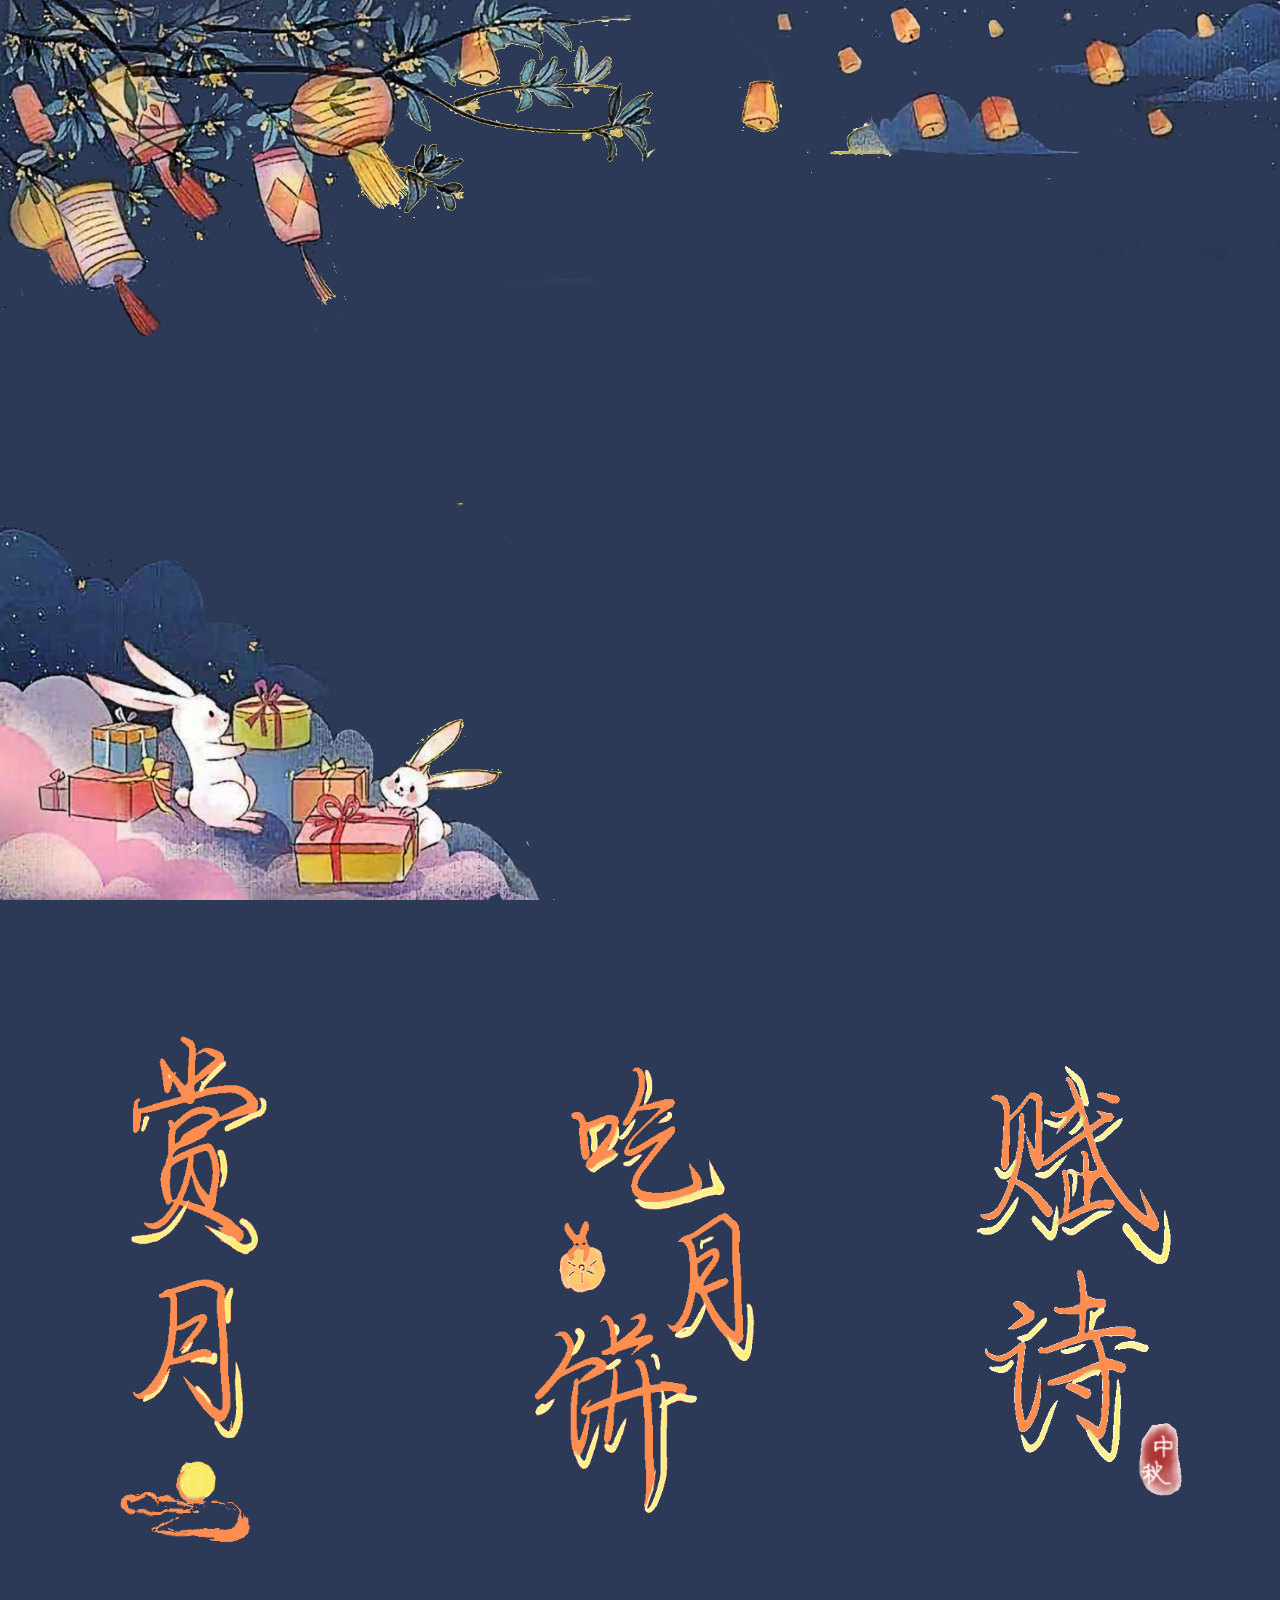
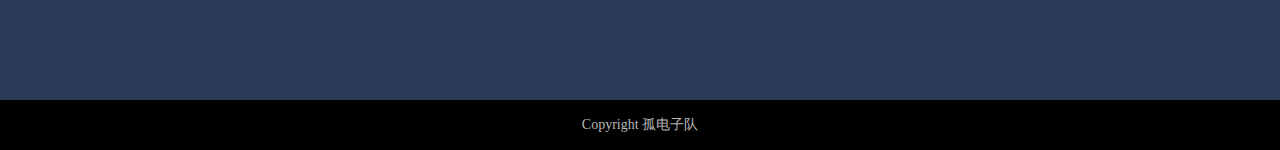
==== LBR部分代码/首页.html @ dfffa8b0 "Add files via upload" ====
<!DOCTYPE html>
<html lang="en">
<head>
    <meta charset="UTF-8">
    <meta name="viewport" content="width=device-width, initial-scale=1.0">
    <title>Document</title>
    <link rel="stylesheet" href="../LBR部分代码/首页/style.css">
</head>
<body>


    <section class="parallax">
        <img src="../LBR部分代码/首页/moon1.png" id="moon">
        <img src="../LBR部分代码/首页/left1.png" id="left1">
        <img src="../LBR部分代码/首页/left2.png" id="left2">
        <img src="../LBR部分代码/首页/right1.png" id="right1">
        <img src="../LBR部分代码/首页/right2.png" id="right2">
    </section>


    <div class="button">
        <a href="../ZJY部分代码/赏月.html"><img src="../LBR部分代码/img/赏月1.png" id="button1"></a>
        <a href="../ZZY部分代码/吃月饼.html"><img src="../LBR部分代码/img/吃月饼1.png" id="button2"></a>
        <a href="../ZJY部分代码/赋诗.html"><img src="../LBR部分代码/img/赋诗1.png" id="button3"></a>   
    </div> 

    <footer>
        <p>Copyright 孤电子队</p>
    </footer>


    <script src="../LBR部分代码/首页/script.js"></script>
</body>
</html>
---- LBR部分代码/首页/style.css ----
*
{
    margin: 0;
    padding: 0;
    box-sizing: border-box  ;
}
/* .head1
{
    filter:blur(20px)
}

.color1
{
    height: 550px;
    width: 100%;
    background: linear-gradient(to bottom, rgb(44, 58, 87), rgb(54, 65, 90));
    background-color: aliceblue;
}

.color2
{
    height: 550px;
    width: 100%;
    background:rgb(54, 65, 90);
    background-color: blue;
} */
.button
{
    background-color:rgb(44, 58, 87);
    /* background-color:blue; */

    height:800px; 
    width:100%;
    display: flex;
    justify-content: space-between;
    align-items: center;
    padding:60px;
    z-index: 5;
}
.button img
{
    z-index:10;
}
#button1
{
    width:30vh;
}
#button2
{
    width:35vh;
}
#button3
{
    width:30vh;
}
body 
{
    background-color: rgb(44, 58, 87);
    /* background-color: white; */
    min-height: 100vh;
    overflow-x: hidden;
}
.logo 
{
    margin-right: auto;
    visibility: hidden;
}
.parallax
{
    position: relative;
    left: 0px;
    top: 0px;
    display: flex;
    /* justify-content: center;
    align-items: center; */
    height: 100vh;
    width: 100%;
}
.parallax img
{
    /* position: absolute;
    top: 0;
    left: 0; */
    width: 100%;
    height: auto;
    /* pointer-events: none; */
}
/* #moon 
{
    position: relative;
    top:-15vh;
    width: 600px; 
    height: 600px; 
    border-radius: 50%;
    object-fit: cover;
} */
#moon {
    position: fixed;
    /* top: -20vh; */
    left: 50vw;
    top: 50%;
    transform: translate(-50%,-50%);
    width: 0;
    border-radius: 50%;
    object-fit: cover;
    animation: moonAppear 2s forwards;
    z-index: -5; 
}

@keyframes moonAppear {
    0% {
        width: 0;
    }
    100% {
        width: 50vw;
    }
}
#left1,#left2,#right1,#right2
{
    z-index: 1;
} 
footer
{
    background-color: #000000;
    color: #b7b7b7;
    height: 50px;
    display: flex;
    justify-content: center;
    align-items: center;
    font-size: 14px;
}
#left1
{
    position: absolute;
    z-index: 2;
    object-fit: cover; 
    animation: an_left1 5s forwards; 
} 
@keyframes an_left1 
{
    0%{
        transform: translate(-300px, -100px);
    }
    100%
    {
        transform: translate(0, 0);
    }
}

#left2
{
    z-index: 2;
    position: absolute;
    transform: translate(0% -100%);
    bottom: 0px;
    left: 0px;
    object-fit: cover; 
    animation: an_left2 5s forwards; 
} 
@keyframes an_left2 
{
    0%{
        transform: translate(-300px, 100px);
    }
    100%
    {
        transform: translate(0, 0);
    }
}

#right1
{
    position: absolute;
    z-index: 2;
    object-fit: cover; 
    animation: an_right1 5s forwards; 
} 
@keyframes an_right1 
{
    0%{
        transform: translate(300px, -100px);
    }
    100%
    {
        transform: translate(0, 0);
    }
}

#right2
{
    position: absolute;
    transform: translate(-100%,-100%);
    bottom: 0px;
    right: 0px;
    z-index: 2;
    object-fit: cover; 
    animation: an_right2 5s forwards; 
} 
@keyframes an_right2 
{
    0%{
        transform: translate(300px, 100px);
    }
    100%
    {
        transform: translate(0, 0);
    }
}


@media (max-width: 900px)
{
    #moon 
    {
      /* top: -35vh; */
    }
  }
@media(max-width:1100px)
{
    .button
    {
        flex-direction: column;
        height: 1600px;
        padding: 300px;
    }
    #button1
{
    width:200px;
    }
    #button2
    {
        width:200px;
    }
    #button3
    {
        width:200px;
    }
}

@media(max-width:1100px)
{
    #left2,#right2
    {
        position: absolute;
        bottom: 0;
    }
}
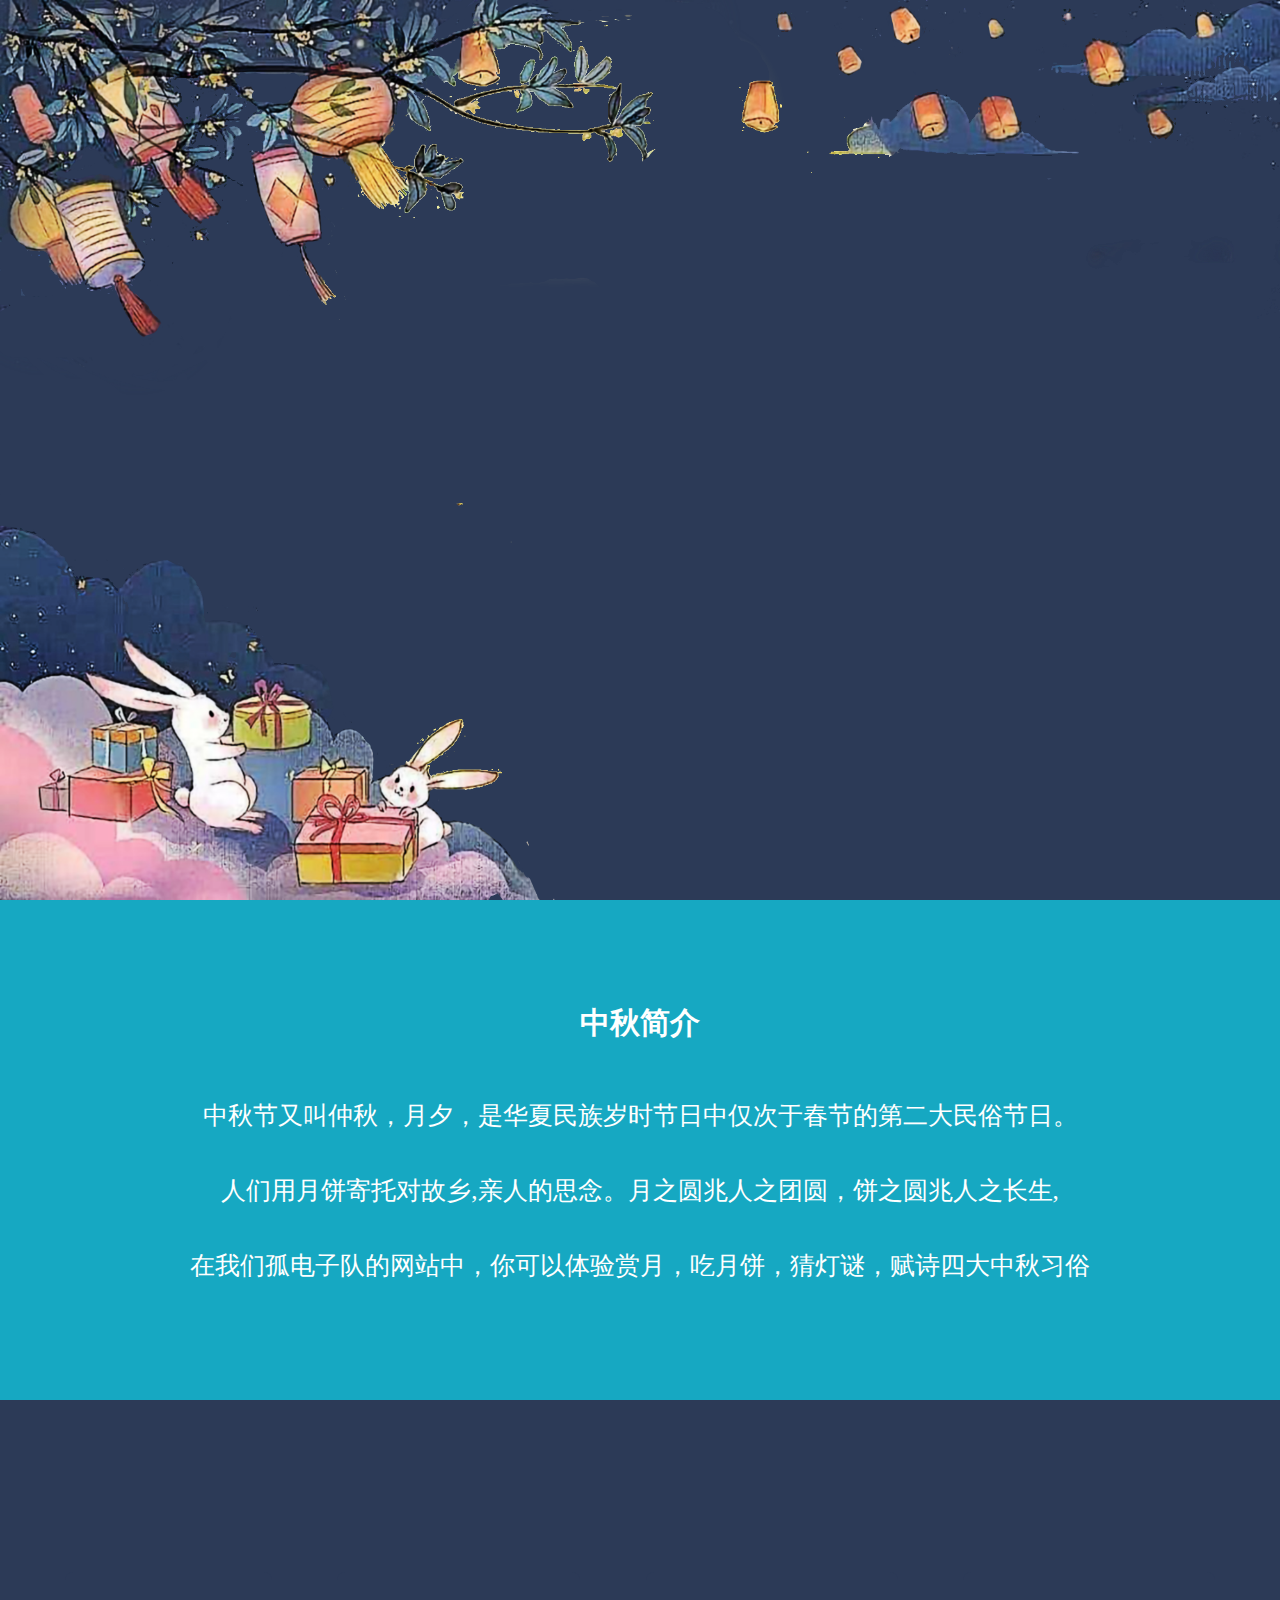
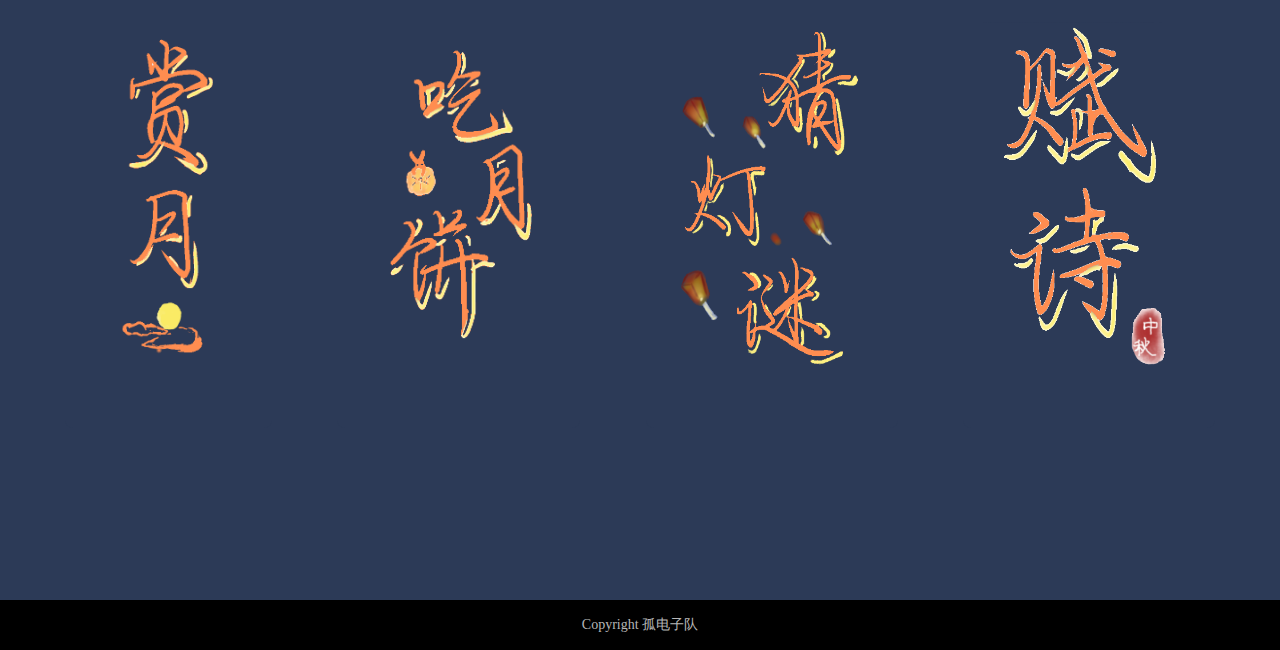
==== commit 11e889b4: "version6" ====
--- a/LBR部分代码/首页.html
+++ b/LBR部分代码/首页.html
@@ -1,34 +1,49 @@
-<!DOCTYPE html>
-<html lang="en">
-<head>
-    <meta charset="UTF-8">
-    <meta name="viewport" content="width=device-width, initial-scale=1.0">
-    <title>Document</title>
-    <link rel="stylesheet" href="../LBR部分代码/首页/style.css">
-</head>
-<body>
-
-
-    <section class="parallax">
-        <img src="../LBR部分代码/首页/moon1.png" id="moon">
-        <img src="../LBR部分代码/首页/left1.png" id="left1">
-        <img src="../LBR部分代码/首页/left2.png" id="left2">
-        <img src="../LBR部分代码/首页/right1.png" id="right1">
-        <img src="../LBR部分代码/首页/right2.png" id="right2">
-    </section>
-
-
-    <div class="button">
-        <a href="../ZJY部分代码/赏月.html"><img src="../LBR部分代码/img/赏月1.png" id="button1"></a>
-        <a href="../ZZY部分代码/吃月饼.html"><img src="../LBR部分代码/img/吃月饼1.png" id="button2"></a>
-        <a href="../ZJY部分代码/赋诗.html"><img src="../LBR部分代码/img/赋诗1.png" id="button3"></a>   
-    </div> 
-
-    <footer>
-        <p>Copyright 孤电子队</p>
-    </footer>
-
-
-    <script src="../LBR部分代码/首页/script.js"></script>
-</body>
+<!DOCTYPE html>
+<html lang="en">
+<head>
+    <meta charset="UTF-8">
+    <meta name="viewport" content="width=device-width, initial-scale=1.0">
+    <title>中秋首页</title>
+    <link rel="stylesheet" href="../LBR部分代码/首页/style.css">
+</head>
+<body>
+
+    <!-- 视差部分 -->
+    <section class="parallax">
+        <img src="../LBR部分代码/首页/moon1.png" id="moon">
+        <img src="../LBR部分代码/首页/left1.png" id="left1">
+        <img src="../LBR部分代码/首页/left2.png" id="left2">
+        <img src="../LBR部分代码/首页/right1.png" id="right1">
+        <img src="../LBR部分代码/首页/right2.png" id="right2">
+    </section>
+    <!-- 简介部分 -->
+    <div class="intro">
+        <h2>中秋简介</h2>
+        <p>中秋节又叫仲秋，月夕，是华夏民族岁时节日中仅次于春节的第二大民俗节日。<br>
+        人们用月饼寄托对故乡,亲人的思念。月之圆兆人之团圆，饼之圆兆人之长生,<br>
+        在我们孤电子队的网站中，你可以体验赏月，吃月饼，猜灯谜，赋诗四大中秋习俗</p>
+    </div>
+    <!-- 按钮部分 -->
+    <div class="box">
+        <div class="button">
+            <a href="../ZJY部分代码/赏月.html"><img src="../LBR部分代码/img/赏月1.png" id="button1"></a>
+        </div>
+        <div class="button">
+            <a href="../ZZY部分代码/吃月饼.html"><img src="../LBR部分代码/img/吃月饼1.png" id="button2"></a>
+        </div>
+        <div class="button">
+            <a href="../HWT部分代码/猜灯谜.html"><img src="../LBR部分代码/img/猜灯谜1.png" id="button3"></a>
+        </div>
+        <div class="button">
+            <a href="../ZJY部分代码/赋诗.html"><img src="../LBR部分代码/img/赋诗1.png" id="button4"></a>
+        </div>   
+    </div> 
+    <!-- 版权部分 -->
+    <footer>
+        <p>Copyright 孤电子队</p>
+    </footer>
+
+
+    <script src="../LBR部分代码/首页/script.js"></script>
+</body>
 </html>--- a/LBR部分代码/首页/style.css
+++ b/LBR部分代码/首页/style.css
@@ -1,247 +1,376 @@
-*
-{
-    margin: 0;
-    padding: 0;
-    box-sizing: border-box  ;
-}
-/* .head1
-{
-    filter:blur(20px)
-}
-
-.color1
-{
-    height: 550px;
-    width: 100%;
-    background: linear-gradient(to bottom, rgb(44, 58, 87), rgb(54, 65, 90));
-    background-color: aliceblue;
-}
-
-.color2
-{
-    height: 550px;
-    width: 100%;
-    background:rgb(54, 65, 90);
-    background-color: blue;
-} */
-.button
-{
-    background-color:rgb(44, 58, 87);
-    /* background-color:blue; */
-
-    height:800px; 
-    width:100%;
-    display: flex;
-    justify-content: space-between;
-    align-items: center;
-    padding:60px;
-    z-index: 5;
-}
-.button img
-{
-    z-index:10;
-}
-#button1
-{
-    width:30vh;
-}
-#button2
-{
-    width:35vh;
-}
-#button3
-{
-    width:30vh;
-}
-body 
-{
-    background-color: rgb(44, 58, 87);
-    /* background-color: white; */
-    min-height: 100vh;
-    overflow-x: hidden;
-}
-.logo 
-{
-    margin-right: auto;
-    visibility: hidden;
-}
-.parallax
-{
-    position: relative;
-    left: 0px;
-    top: 0px;
-    display: flex;
-    /* justify-content: center;
-    align-items: center; */
-    height: 100vh;
-    width: 100%;
-}
-.parallax img
-{
-    /* position: absolute;
-    top: 0;
-    left: 0; */
-    width: 100%;
-    height: auto;
-    /* pointer-events: none; */
-}
-/* #moon 
-{
-    position: relative;
-    top:-15vh;
-    width: 600px; 
-    height: 600px; 
-    border-radius: 50%;
-    object-fit: cover;
-} */
-#moon {
-    position: fixed;
-    /* top: -20vh; */
-    left: 50vw;
-    top: 50%;
-    transform: translate(-50%,-50%);
-    width: 0;
-    border-radius: 50%;
-    object-fit: cover;
-    animation: moonAppear 2s forwards;
-    z-index: -5; 
-}
-
-@keyframes moonAppear {
-    0% {
-        width: 0;
-    }
-    100% {
-        width: 50vw;
-    }
-}
-#left1,#left2,#right1,#right2
-{
-    z-index: 1;
-} 
-footer
-{
-    background-color: #000000;
-    color: #b7b7b7;
-    height: 50px;
-    display: flex;
-    justify-content: center;
-    align-items: center;
-    font-size: 14px;
-}
-#left1
-{
-    position: absolute;
-    z-index: 2;
-    object-fit: cover; 
-    animation: an_left1 5s forwards; 
-} 
-@keyframes an_left1 
-{
-    0%{
-        transform: translate(-300px, -100px);
-    }
-    100%
-    {
-        transform: translate(0, 0);
-    }
-}
-
-#left2
-{
-    z-index: 2;
-    position: absolute;
-    transform: translate(0% -100%);
-    bottom: 0px;
-    left: 0px;
-    object-fit: cover; 
-    animation: an_left2 5s forwards; 
-} 
-@keyframes an_left2 
-{
-    0%{
-        transform: translate(-300px, 100px);
-    }
-    100%
-    {
-        transform: translate(0, 0);
-    }
-}
-
-#right1
-{
-    position: absolute;
-    z-index: 2;
-    object-fit: cover; 
-    animation: an_right1 5s forwards; 
-} 
-@keyframes an_right1 
-{
-    0%{
-        transform: translate(300px, -100px);
-    }
-    100%
-    {
-        transform: translate(0, 0);
-    }
-}
-
-#right2
-{
-    position: absolute;
-    transform: translate(-100%,-100%);
-    bottom: 0px;
-    right: 0px;
-    z-index: 2;
-    object-fit: cover; 
-    animation: an_right2 5s forwards; 
-} 
-@keyframes an_right2 
-{
-    0%{
-        transform: translate(300px, 100px);
-    }
-    100%
-    {
-        transform: translate(0, 0);
-    }
-}
-
-
-@media (max-width: 900px)
-{
-    #moon 
-    {
-      /* top: -35vh; */
-    }
-  }
-@media(max-width:1100px)
-{
-    .button
-    {
-        flex-direction: column;
-        height: 1600px;
-        padding: 300px;
-    }
-    #button1
-{
-    width:200px;
-    }
-    #button2
-    {
-        width:200px;
-    }
-    #button3
-    {
-        width:200px;
-    }
-}
-
-@media(max-width:1100px)
-{
-    #left2,#right2
-    {
-        position: absolute;
-        bottom: 0;
-    }
-}+* /*初始化 */
+{
+    margin: 0;
+    padding: 0;
+    box-sizing: border-box  ;
+}
+body 
+{
+    background-color: rgb(44, 58, 87); /*背景深蓝
+    /* background-color: white; */
+    min-height: 100vh;
+    overflow-x: hidden;
+}
+
+.logo 
+{
+    margin-right: auto;
+    visibility: hidden;
+}
+.parallax
+{
+    position: relative;
+    left: 0px;
+    top: 0px;
+    display: flex;
+    height: 100vh;
+    width: 100%;
+}
+/* 五张图片：四个角以及一个月亮 */
+.parallax img
+{
+    width: 100%;
+    height: auto;
+}
+#moon {
+    position: fixed;
+    left: 50vw;
+    top: 50%;
+    transform: translate(-50%,-50%);
+    width: 0;
+    border-radius: 50%;
+    object-fit: cover;
+    animation: moonAppear 2s forwards;
+    z-index: -5; 
+}
+
+@keyframes moonAppear /*月亮从一个点放大的动画效果*/
+{
+    0% 
+    {
+        width: 0;
+    }
+    100% 
+    {
+        width: 80vw;
+    }
+}
+#left1,#left2,#right1,#right2
+{
+    z-index: 1;
+} 
+footer/*最底部的版权黑框：孤电子队copyright*/
+{
+    background-color: #000000;
+    color: #b7b7b7;
+    height: 50px;
+    display: flex;
+    justify-content: center;
+    align-items: center;
+    font-size: 14px;
+    position: relative;
+    z-index: 1000;
+}
+#left1
+{
+    position: absolute;
+    z-index: 2;
+    object-fit: cover; 
+    animation: an_left1 5s forwards; 
+} 
+@keyframes an_left1 /*四张图从四个角往中间靠拢的动画效果*/
+{
+    0%{
+        transform: translate(-300px, -100px);
+    }
+    100%
+    {
+        transform: translate(0, 0);
+    }
+}
+
+#left2
+{
+    z-index: 2;
+    position: absolute;
+    transform: translate(0% -100%);
+    bottom: 0px;
+    left: 0px;
+    object-fit: cover; 
+    animation: an_left2 5s forwards; 
+} 
+@keyframes an_left2 
+{
+    0%{
+        transform: translate(-300px, 100px);
+    }
+    100%
+    {
+        transform: translate(0, 0);
+    }
+}
+
+#right1
+{
+    position: absolute;
+    z-index: 2;
+    object-fit: cover; 
+    animation: an_right1 5s forwards; 
+} 
+@keyframes an_right1 
+{
+    0%{
+        transform: translate(300px, -100px);
+    }
+    100%
+    {
+        transform: translate(0, 0);
+    }
+}
+
+#right2
+{
+    position: absolute;
+    transform: translate(-100%,-100%);
+    bottom: 0px;
+    right: 0px;
+    z-index: 15;
+    object-fit: cover; 
+    animation: an_right2 5s forwards; 
+} 
+@keyframes an_right2 
+{
+    0%{
+        transform: translate(300px, 100px);
+    }
+    100%
+    {
+        transform: translate(0, 0);
+    }
+}
+
+
+/* 浅蓝色的介绍框，介绍了我们的网页 */
+.intro
+{
+    background-color:rgb(22, 168, 194) ;
+    /* background-color: rgb(44, 58, 87); */
+    color: white;
+    height: 500px;
+    display: flex;
+    flex-direction: column;
+    justify-content: center;
+    align-items: center;
+    font-size: 25px;
+    line-height: 2em;
+}
+.intro h2
+{
+    font-size: 30px;
+    margin-bottom: 30px;
+}
+.intro p
+{
+    text-align: center;
+    line-height: 3em;
+}
+
+
+@media (max-width: 900px)
+{
+    .intro
+    {
+        background-color:rgb(22, 168, 194) ;
+        /* background-color: rgb(44, 58, 87); */
+        color: white;
+        height: 400px;
+        display: flex;
+        flex-direction: column;
+        justify-content: center;
+        align-items: center;
+        font-size: 25px;
+        line-height: 3em;
+    }
+    .intro h2
+    {
+        font-size: 25px;
+        margin-bottom: 30px;
+    }
+    .intro p
+    {
+        font-size: 0.55em;
+        text-align: center;
+        line-height: 3em;
+    }
+    
+}
+.box
+{
+    background-color:rgb(44, 58, 87);
+    /* background-color:blue; */
+    position: relative;
+    height:800px; 
+    width:100%;
+    display: flex;
+    justify-content: space-between;   /*水平摆放，上下左右居中*/
+    align-items: center;
+    padding: 20px 60px;
+    z-index: 5;
+}
+
+.button
+{    
+    margin: 5px;
+    width: auto;
+    height: 60%;
+    background-color:rgb(44, 58, 87);
+    border-radius: 8px; /* 圆角边框 */
+}
+
+/* hover效果，鼠标放上去按钮会变大，并出现渐变色背景 */
+/* 从左到右四个按钮的渐变色背景都不同 */
+#button1:hover
+{
+    transform: scale(1.2); /* 按钮悬浮时放大 1.2 倍 */
+    background: linear-gradient(to bottom, #2c3a57, #4b5c7e);
+    border-radius: 8px; /* 圆角边框 */
+}
+#button2:hover
+{
+    transform: scale(1.2);
+    background: linear-gradient(to bottom, #2c3a57, #7e4b57);
+    border-radius: 8px;
+}
+#button3:hover
+{
+    transform: scale(1.2); 
+    background: linear-gradient(to bottom, #2c3a57, #4b7e5c);
+    border-radius: 8px; 
+}
+#button4:hover
+{
+    transform: scale(1.2);
+    /* background: linear-gradient(to bottom, #2c3a57, #635e7d); */
+    background: linear-gradient(to bottom, #2c3a57, #7e6b4b);
+    border-radius: 8px; 
+}
+.button img
+{
+    z-index:10;
+    padding:50px 20px;
+    /* width: 100%; 
+    height: auto; */
+    transition: transform 0.3s ease-in-out; /* 添加按钮悬浮时的动画效果 */
+}
+
+/* 因为原图片四个按钮大小不一，所以此处进行比例上的微调 */
+/* 同时设置了最小宽度，这样不会因为页面太小导致按钮也太小 */
+#button1
+{
+    width:23vh;
+    min-width: 180px;
+}
+#button2
+{
+    width:27vh;
+    min-width: 180px;
+}
+#button3
+{
+    width:28vh;
+    min-width: 180px;
+}
+#button4
+{
+    width:28vh;
+    min-width: 180px;
+}
+
+
+@media(max-height:400px) /*当页面高度太小时，调整box部分的高度以及hover放大的比例*/
+{
+    .box
+    {
+        height:500px;
+    }
+
+    #button4:hover
+    {
+    transform: scale(1.1); 
+    }
+    #button4:hover
+    {
+        transform: scale(1.1);
+    }
+    #button4:hover
+    {
+        transform: scale(1.1);
+    }
+    #button4:hover
+    {
+        transform: scale(1.1); 
+    }
+}
+
+
+
+@media (max-width: 900px)/*对parallax五张img媒体查询，略微放大*/
+{
+    @keyframes moonAppear 
+    {
+        0% {
+            width: 0;
+        }
+        100% {
+            width: 120vw;
+        }
+    }
+
+    #left2,#left1,#right2,#right1
+    {
+        /* height:500px; */
+        width: 110vw;
+    }
+  
+}
+
+
+
+
+
+
+
+@media(max-width:900px)/*按钮媒体查询，纵向排列*/
+{
+    .box
+    {
+        flex-direction: column;
+        justify-content: center;
+        align-items: center;
+        height: 2250px;
+        padding:50px 0;
+    }
+
+    
+    #button1
+    {
+        width:200px;
+        margin: 40px 0;
+    }
+    #button2
+    {
+        width:250px;
+        margin: 40px 0;
+    }
+    #button3
+    {
+        width:250px;
+        margin: 25px 0;
+    }
+    #button4
+    {
+        width:200px;
+        margin: 25px 0;
+    }
+
+}
